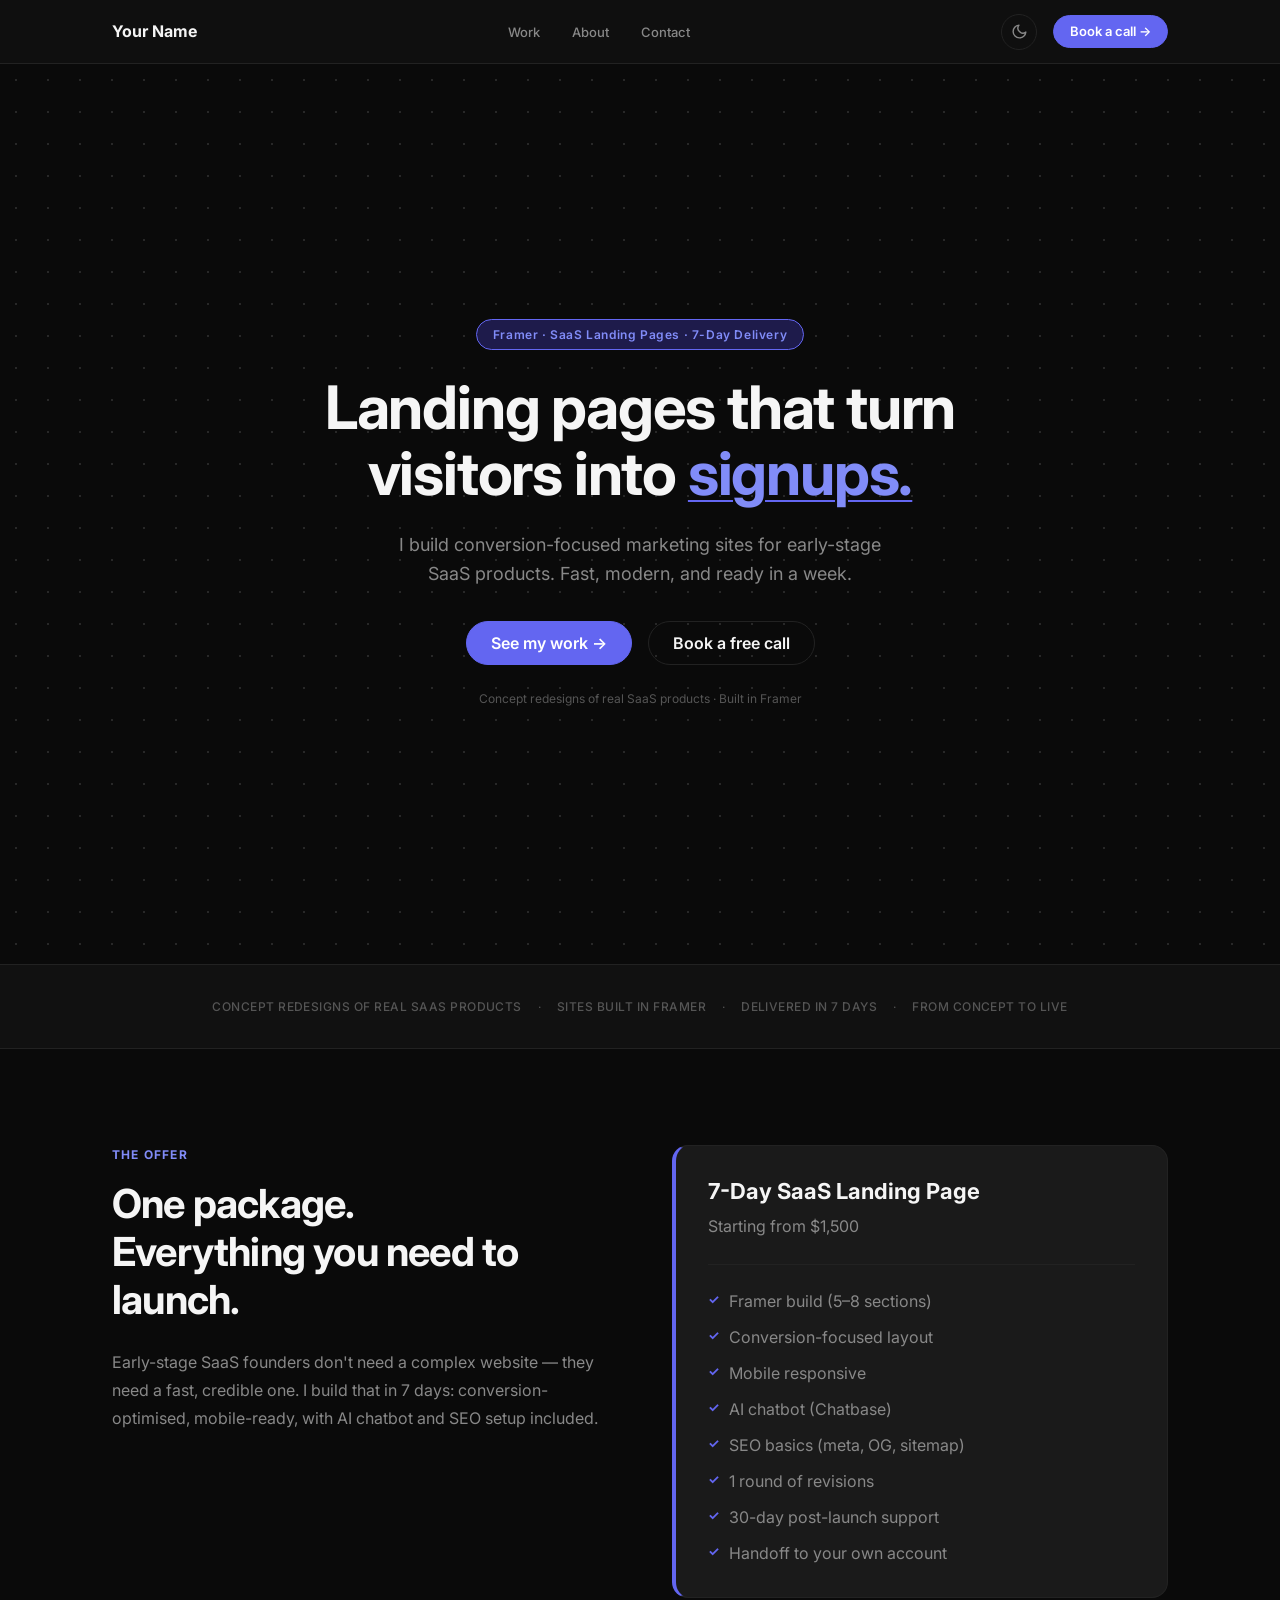
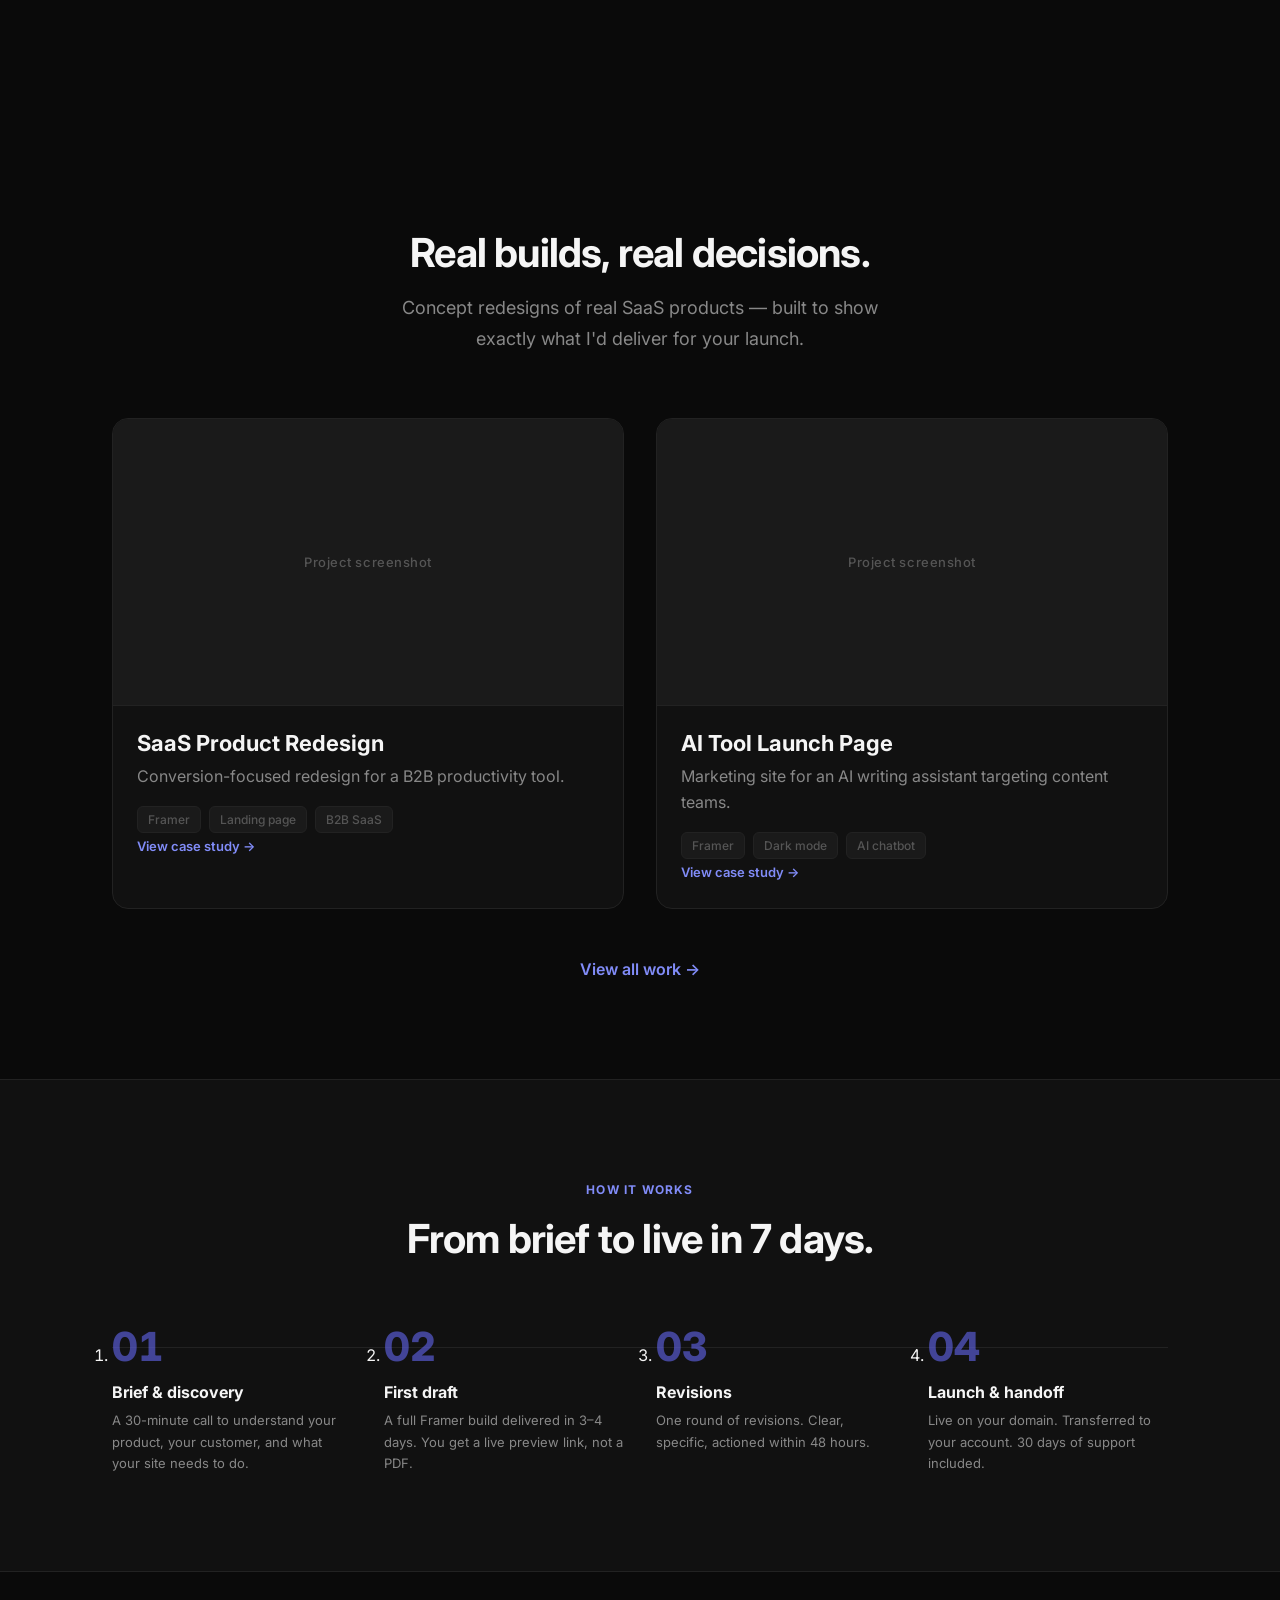
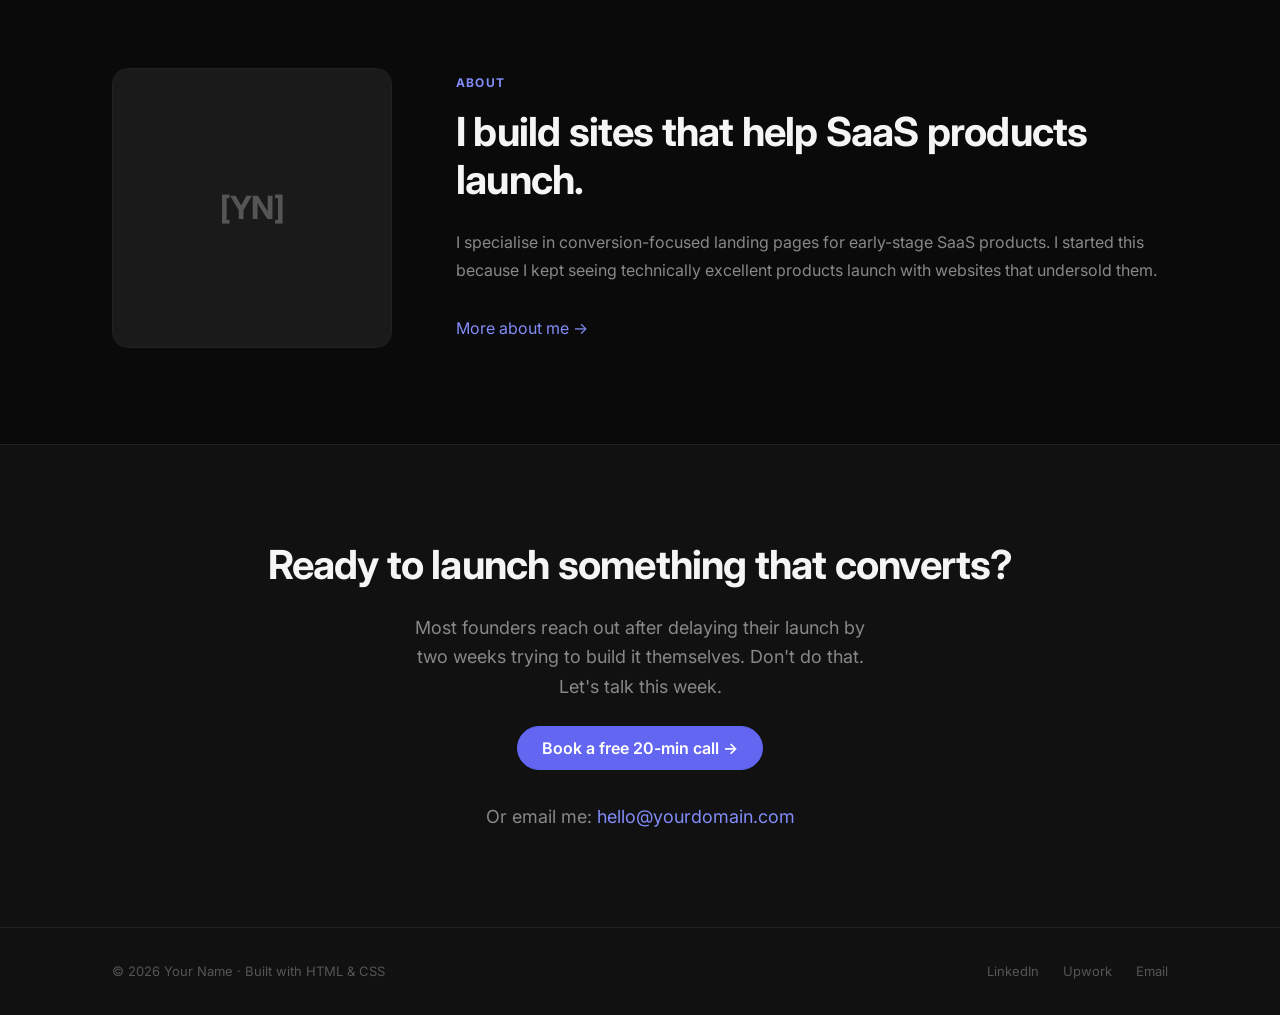
==== index.html @ 227f362b "Initial Commit" ====
<!DOCTYPE html>
<html lang="en">
<head>
  <meta charset="UTF-8">
  <meta name="viewport" content="width=device-width, initial-scale=1.0">

  <!-- REPLACE: Update title with your real name -->
  <title>Framer SaaS Landing Pages · Your Name</title>
  <meta name="description" content="I build conversion-focused Framer landing pages for early-stage SaaS products. Fast, modern, and ready in a week.">

  <!-- Open Graph -->
  <!-- REPLACE: Update og:url, og:title, og:description with real values -->
  <meta property="og:type"        content="website">
  <meta property="og:url"         content="https://yourdomain.com/">
  <meta property="og:title"       content="Framer SaaS Landing Pages · Your Name">
  <meta property="og:description" content="Conversion-focused Framer landing pages for early-stage SaaS. Delivered in 7 days.">
  <meta property="og:image"       content="https://yourdomain.com/images/og-image.png">
  <meta name="twitter:card"       content="summary_large_image">

  <!-- Favicon -->
  <link rel="icon" type="image/svg+xml" href="images/favicon.svg">

  <!-- Google Fonts: Inter -->
  <link rel="preconnect" href="https://fonts.googleapis.com">
  <link rel="preconnect" href="https://fonts.gstatic.com" crossorigin>
  <link href="https://fonts.googleapis.com/css2?family=Inter:wght@400;500;600;700;800&display=swap" rel="stylesheet">

  <!-- Stylesheets (order matters) -->
  <link rel="stylesheet" href="css/tokens.css">
  <link rel="stylesheet" href="css/global.css">
  <link rel="stylesheet" href="css/nav.css">
  <link rel="stylesheet" href="css/sections.css">

  <!-- Flash-of-wrong-theme prevention: apply saved theme before first paint -->
  <script>
    (function(){try{var t=localStorage.getItem('theme');if(t==='light')document.documentElement.setAttribute('data-theme','light');}catch(_){}}());
  </script>
</head>
<body>

  <!-- Skip navigation for keyboard users -->
  <a href="#main" class="skip-link">Skip to main content</a>

  <!-- ═══════════════════════════════════════════
       NAV
  ════════════════════════════════════════════ -->
  <nav class="nav" role="navigation" aria-label="Main navigation">
    <div class="nav__inner">
      <!-- REPLACE: "Your Name" with your real name -->
      <a href="index.html" class="nav__logo">Your Name</a>

      <ul class="nav__links" role="list">
        <li><a href="work.html">Work</a></li>
        <li><a href="about.html">About</a></li>
        <li><a href="contact.html">Contact</a></li>
      </ul>

      <div class="nav__actions">
        <button class="theme-toggle" aria-label="Switch to light mode" type="button">
          <!-- Sun (shown in light mode) -->
          <svg class="icon-sun" xmlns="http://www.w3.org/2000/svg" viewBox="0 0 24 24" fill="none" stroke="currentColor" stroke-width="2" stroke-linecap="round" stroke-linejoin="round" aria-hidden="true">
            <circle cx="12" cy="12" r="5"/>
            <line x1="12" y1="1" x2="12" y2="3"/><line x1="12" y1="21" x2="12" y2="23"/>
            <line x1="4.22" y1="4.22" x2="5.64" y2="5.64"/><line x1="18.36" y1="18.36" x2="19.78" y2="19.78"/>
            <line x1="1" y1="12" x2="3" y2="12"/><line x1="21" y1="12" x2="23" y2="12"/>
            <line x1="4.22" y1="19.78" x2="5.64" y2="18.36"/><line x1="18.36" y1="5.64" x2="19.78" y2="4.22"/>
          </svg>
          <!-- Moon (shown in dark mode) -->
          <svg class="icon-moon" xmlns="http://www.w3.org/2000/svg" viewBox="0 0 24 24" fill="none" stroke="currentColor" stroke-width="2" stroke-linecap="round" stroke-linejoin="round" aria-hidden="true">
            <path d="M21 12.79A9 9 0 1 1 11.21 3 7 7 0 0 0 21 12.79z"/>
          </svg>
        </button>

        <a href="contact.html" class="btn btn-primary btn-sm nav-cta">Book a call →</a>

        <button class="nav__hamburger" aria-label="Open menu" aria-expanded="false" type="button">
          <span></span>
          <span></span>
          <span></span>
        </button>
      </div>
    </div>
  </nav>

  <!-- Mobile overlay -->
  <div class="nav__overlay" role="dialog" aria-modal="true" aria-label="Navigation menu">
    <ul role="list">
      <li><a href="work.html">Work</a></li>
      <li><a href="about.html">About</a></li>
      <li><a href="contact.html">Contact</a></li>
    </ul>
    <a href="contact.html" class="btn btn-primary overlay-cta">Book a call →</a>
  </div>

  <!-- ═══════════════════════════════════════════
       MAIN CONTENT
  ════════════════════════════════════════════ -->
  <main id="main">

    <!-- ── HERO ── -->
    <section class="hero" aria-label="Hero">
      <div class="hero__inner">

        <span class="tag-pill fade-up">Framer · SaaS Landing Pages · 7-Day Delivery</span>

        <h1 class="hero__h1 fade-up">
          Landing pages that turn visitors into <span class="accent-word">signups.</span>
        </h1>

        <p class="hero__sub fade-up">
          I build conversion-focused marketing sites for early-stage SaaS products.
          Fast, modern, and ready in a week.
        </p>

        <div class="hero__buttons fade-up">
          <a href="work.html"    class="btn btn-primary">See my work →</a>
          <a href="contact.html" class="btn btn-secondary">Book a free call</a>
        </div>

        <p class="hero__disclaimer fade-up">
          Concept redesigns of real SaaS products · Built in Framer
        </p>

      </div>
    </section>

    <!-- ── PROOF STRIP ── -->
    <div class="proof-strip" role="list" aria-label="Key facts">
      <div class="proof-strip__inner">
        <span class="proof-strip__item" role="listitem">Concept redesigns of real SaaS products</span>
        <span class="proof-strip__sep" aria-hidden="true">·</span>
        <span class="proof-strip__item" role="listitem">Sites built in Framer</span>
        <span class="proof-strip__sep" aria-hidden="true">·</span>
        <span class="proof-strip__item" role="listitem">Delivered in 7 days</span>
        <span class="proof-strip__sep" aria-hidden="true">·</span>
        <span class="proof-strip__item" role="listitem">From concept to live</span>
      </div>
    </div>

    <!-- ── SERVICES ── -->
    <section class="services" aria-label="Services">
      <div class="container">
        <div class="services__grid">

          <!-- Left: copy -->
          <div class="services__left">
            <span class="label fade-up">The offer</span>
            <h2 class="fade-up">One package.<br>Everything you need to launch.</h2>
            <p class="fade-up">
              Early-stage SaaS founders don't need a complex website — they need a fast,
              credible one. I build that in 7 days: conversion-optimised, mobile-ready,
              with AI chatbot and SEO setup included.
            </p>
          </div>

          <!-- Right: offer card -->
          <div class="offer-card fade-up" role="region" aria-label="Service package">
            <h3 class="offer-card__title">7-Day SaaS Landing Page</h3>
            <p class="offer-card__price">Starting from $1,500
              <!-- REPLACE: Update pricing as needed -->
            </p>
            <ul class="offer-card__checklist" role="list">
              <li><span class="offer-card__check" aria-hidden="true">✓</span> Framer build (5–8 sections)</li>
              <li><span class="offer-card__check" aria-hidden="true">✓</span> Conversion-focused layout</li>
              <li><span class="offer-card__check" aria-hidden="true">✓</span> Mobile responsive</li>
              <li><span class="offer-card__check" aria-hidden="true">✓</span> AI chatbot (Chatbase)</li>
              <li><span class="offer-card__check" aria-hidden="true">✓</span> SEO basics (meta, OG, sitemap)</li>
              <li><span class="offer-card__check" aria-hidden="true">✓</span> 1 round of revisions</li>
              <li><span class="offer-card__check" aria-hidden="true">✓</span> 30-day post-launch support</li>
              <li><span class="offer-card__check" aria-hidden="true">✓</span> Handoff to your own account</li>
            </ul>
          </div>

        </div>
      </div>
    </section>

    <!-- ── WORK PREVIEW ── -->
    <section class="work-preview" aria-label="Selected work">
      <div class="container">

        <div class="section-header">
          <span class="label fade-up">Selected work</span>
          <h2 class="fade-up">Real builds, real decisions.</h2>
          <p class="fade-up">
            Concept redesigns of real SaaS products — built to show exactly what
            I'd deliver for your launch.
          </p>
        </div>

        <div class="projects-grid">

          <a href="work/project-one.html" class="project-card fade-up" aria-label="View SaaS Product Redesign case study">
            <div class="project-card__image" aria-hidden="true">
              <!-- REPLACE: Add real project screenshot here -->
              Project screenshot
            </div>
            <div class="project-card__body">
              <h3 class="project-card__title">SaaS Product Redesign</h3>
              <p class="project-card__desc">Conversion-focused redesign for a B2B productivity tool.</p>
              <div class="tags" aria-label="Tags">
                <span class="tag">Framer</span>
                <span class="tag">Landing page</span>
                <span class="tag">B2B SaaS</span>
              </div>
              <p class="project-card__link" aria-hidden="true">View case study →</p>
            </div>
          </a>

          <a href="work/project-two.html" class="project-card fade-up" aria-label="View AI Tool Launch Page case study">
            <div class="project-card__image" aria-hidden="true">
              <!-- REPLACE: Add real project screenshot here -->
              Project screenshot
            </div>
            <div class="project-card__body">
              <h3 class="project-card__title">AI Tool Launch Page</h3>
              <p class="project-card__desc">Marketing site for an AI writing assistant targeting content teams.</p>
              <div class="tags" aria-label="Tags">
                <span class="tag">Framer</span>
                <span class="tag">Dark mode</span>
                <span class="tag">AI chatbot</span>
              </div>
              <p class="project-card__link" aria-hidden="true">View case study →</p>
            </div>
          </a>

        </div>

        <div class="view-all">
          <a href="work.html">View all work →</a>
        </div>

      </div>
    </section>

    <!-- ── PROCESS ── -->
    <section class="process" aria-label="How it works">
      <div class="container">

        <div class="section-header">
          <span class="label fade-up">How it works</span>
          <h2 class="fade-up">From brief to live in 7 days.</h2>
        </div>

        <ol class="process__steps" role="list">

          <li class="process__step fade-up">
            <span class="process__step-num" aria-hidden="true">01</span>
            <h3 class="process__step-title">Brief &amp; discovery</h3>
            <p class="process__step-desc">
              A 30-minute call to understand your product, your customer, and what
              your site needs to do.
            </p>
          </li>

          <li class="process__step fade-up">
            <span class="process__step-num" aria-hidden="true">02</span>
            <h3 class="process__step-title">First draft</h3>
            <p class="process__step-desc">
              A full Framer build delivered in 3–4 days. You get a live preview
              link, not a PDF.
            </p>
          </li>

          <li class="process__step fade-up">
            <span class="process__step-num" aria-hidden="true">03</span>
            <h3 class="process__step-title">Revisions</h3>
            <p class="process__step-desc">
              One round of revisions. Clear, specific, actioned within 48 hours.
            </p>
          </li>

          <li class="process__step fade-up">
            <span class="process__step-num" aria-hidden="true">04</span>
            <h3 class="process__step-title">Launch &amp; handoff</h3>
            <p class="process__step-desc">
              Live on your domain. Transferred to your account. 30 days of support
              included.
            </p>
          </li>

        </ol>

      </div>
    </section>

    <!-- ── ABOUT SNIPPET ── -->
    <section class="about-snippet" aria-label="About me">
      <div class="container">
        <div class="about-snippet__grid">

          <div class="about-snippet__image fade-up" aria-hidden="true">
            <!-- REPLACE: Replace with a real photo <img> -->
            [YN]
          </div>

          <div class="about-snippet__text">
            <span class="label fade-up">About</span>
            <h2 class="fade-up">I build sites that help SaaS products launch.</h2>
            <p class="fade-up">
              I specialise in conversion-focused landing pages for early-stage SaaS
              products. I started this because I kept seeing technically excellent
              products launch with websites that undersold them.
              <!-- REPLACE: Add more about your background here -->
            </p>
            <a href="about.html" class="fade-up">More about me →</a>
          </div>

        </div>
      </div>
    </section>

    <!-- ── CLOSING CTA ── -->
    <section class="closing-cta" aria-label="Get in touch">
      <div class="container">
        <div class="closing-cta__inner">
          <h2 class="fade-up">Ready to launch something that converts?</h2>
          <p class="fade-up">
            Most founders reach out after delaying their launch by two weeks trying
            to build it themselves. Don't do that. Let's talk this week.
          </p>
          <a href="contact.html" class="btn btn-primary fade-up">Book a free 20-min call →</a>
          <p class="closing-cta__email fade-up">
            Or email me:
            <!-- REPLACE: hello@yourdomain.com with your real email -->
            <a href="mailto:hello@yourdomain.com">hello@yourdomain.com</a>
          </p>
        </div>
      </div>
    </section>

  </main>

  <!-- ═══════════════════════════════════════════
       FOOTER
  ════════════════════════════════════════════ -->
  <footer class="footer" role="contentinfo">
    <div class="footer__inner container">
      <!-- REPLACE: "Your Name" with your real name -->
      <p>© 2026 Your Name · Built with HTML &amp; CSS</p>
      <nav class="footer__links" aria-label="Footer links">
        <!-- REPLACE: Update all three href values with your real profile URLs -->
        <a href="https://linkedin.com/in/placeholder" target="_blank" rel="noopener noreferrer">LinkedIn</a>
        <a href="https://upwork.com/freelancers/placeholder" target="_blank" rel="noopener noreferrer">Upwork</a>
        <a href="mailto:hello@yourdomain.com">Email</a>
      </nav>
    </div>
  </footer>

  <!-- Scripts -->
  <script src="js/theme.js"></script>
  <script src="js/animations.js"></script>
  <script src="js/nav.js"></script>

</body>
</html>
---- css/tokens.css ----
/* =============================================================
   DESIGN TOKENS
   All colours and spacing values are defined here.
   Every other CSS file must reference these variables only —
   no hardcoded colour or spacing values elsewhere.
   ============================================================= */

:root {
  /* ── Colours: Dark mode (default) ── */
  --bg-base:     #0A0A0A;
  --bg-surface:  #111111;
  --bg-elevated: #1A1A1A;
  --border:      #222222;
  --text-1:      #F5F5F5;
  --text-2:      #888888;
  --text-3:      #555555;
  --accent:      #6366F1;
  --accent-light:#818CF8;
  --accent-bg:   #1E1B4B;

  /* ── Typography scale ── */
  --text-hero: clamp(38px, 5.5vw, 60px);
  --text-h2:   clamp(26px, 3.5vw, 40px);
  --text-h3:   22px;
  --text-lg:   18px;
  --text-base: 16px;
  --text-sm:   13px;
  --text-xs:   12px;

  /* ── 8px spacing grid ── */
  --s1:  8px;
  --s2:  16px;
  --s3:  24px;
  --s4:  32px;
  --s6:  48px;
  --s8:  64px;
  --s12: 96px;

  /* ── Layout ── */
  --max-width: 1120px;
  --nav-height: 64px;

  /* ── Border radius ── */
  --radius-sm:   6px;
  --radius-md:   12px;
  --radius-lg:   16px;
  --radius-pill: 100px;

  /* ── Nav background (surface at 85% opacity) ── */
  --nav-bg: rgba(17, 17, 17, 0.85);
}

/* ── Light mode overrides ── */
[data-theme="light"] {
  --bg-base:     #FFFFFF;
  --bg-surface:  #F7F7F8;
  --bg-elevated: #EFEFEF;
  --border:      #E2E2E2;
  --text-1:      #0A0A0A;
  --text-2:      #555555;
  --text-3:      #888888;
  --accent:      #4F46E5;
  --accent-light:#6366F1;
  --accent-bg:   #EEF2FF;

  --nav-bg: rgba(247, 247, 248, 0.85);
}
---- css/global.css ----
/* =============================================================
   GLOBAL STYLES
   Reset, base typography, layout helpers, shared components,
   buttons, fade-up animation, footer.
   ============================================================= */

/* ── Reset ── */
*, *::before, *::after {
  box-sizing: border-box;
  margin: 0;
  padding: 0;
}

html {
  scroll-behavior: smooth;
}

body {
  font-family: 'Inter', -apple-system, BlinkMacSystemFont, 'Segoe UI', sans-serif;
  background-color: var(--bg-base);
  color: var(--text-1);
  font-size: var(--text-base);
  line-height: 1.6;
  -webkit-font-smoothing: antialiased;
  -moz-osx-font-smoothing: grayscale;
  transition: background-color 300ms ease, color 300ms ease;
}

img, video {
  max-width: 100%;
  display: block;
}

/* ── Skip link (accessibility) ── */
.skip-link {
  position: absolute;
  left: -9999px;
  top: var(--s2);
  z-index: 9999;
  padding: var(--s1) var(--s2);
  background: var(--accent);
  color: #fff;
  font-size: var(--text-sm);
  font-weight: 600;
  border-radius: var(--radius-sm);
  text-decoration: none;
}

.skip-link:focus {
  left: var(--s2);
}

/* ── Layout ── */
.container {
  max-width: var(--max-width);
  margin: 0 auto;
  padding: 0 var(--s4);
}

@media (max-width: 768px) {
  .container { padding: 0 var(--s3); }
}

@media (max-width: 480px) {
  .container { padding: 0 var(--s2); }
}

/* ── Section padding ── */
section {
  padding: var(--s12) 0;
}

@media (max-width: 768px) {
  section { padding: var(--s8) 0; }
}

@media (max-width: 480px) {
  section { padding: var(--s6) 0; }
}

/* ── Typography ── */
h1, h2, h3, h4, h5, h6 {
  font-weight: 700;
  line-height: 1.2;
  color: var(--text-1);
}

p {
  color: var(--text-2);
  line-height: 1.7;
}

a {
  color: var(--accent-light);
  text-decoration: none;
  transition: opacity 200ms ease;
}

a:hover {
  opacity: 0.75;
}

a:focus-visible {
  outline: 2px solid var(--accent);
  outline-offset: 3px;
  border-radius: 2px;
}

/* ── Buttons ── */
.btn {
  display: inline-flex;
  align-items: center;
  gap: var(--s1);
  padding: 13px var(--s3);
  border-radius: var(--radius-pill);
  font-size: var(--text-base);
  font-weight: 600;
  font-family: inherit;
  cursor: pointer;
  border: 1.5px solid transparent;
  text-decoration: none;
  white-space: nowrap;
  transition: filter 200ms ease, transform 150ms ease,
              background-color 200ms ease, border-color 200ms ease,
              color 200ms ease, opacity 200ms ease;
  line-height: 1;
}

.btn:focus-visible {
  outline: 2px solid var(--accent);
  outline-offset: 3px;
}

.btn-primary {
  background: var(--accent);
  color: #fff;
  border-color: var(--accent);
}

.btn-primary:hover {
  filter: brightness(1.15);
  transform: translateY(-1px);
  opacity: 1;
}

.btn-secondary {
  background: transparent;
  color: var(--text-1);
  border-color: var(--border);
}

.btn-secondary:hover {
  border-color: var(--accent);
  color: var(--accent-light);
  opacity: 1;
}

.btn-sm {
  padding: 9px var(--s2);
  font-size: var(--text-sm);
}

/* ── Section label ── */
.label {
  display: inline-block;
  font-size: var(--text-xs);
  font-weight: 700;
  letter-spacing: 0.1em;
  text-transform: uppercase;
  color: var(--accent-light);
  margin-bottom: var(--s2);
}

/* ── Tag pill (hero badge) ── */
.tag-pill {
  display: inline-flex;
  align-items: center;
  padding: 5px var(--s2);
  background: var(--accent-bg);
  color: var(--accent-light);
  border-radius: var(--radius-pill);
  font-size: var(--text-xs);
  font-weight: 600;
  letter-spacing: 0.05em;
  border: 1px solid var(--accent);
}

/* ── Tag chips (on cards) ── */
.tags {
  display: flex;
  flex-wrap: wrap;
  gap: var(--s1);
  margin-top: var(--s2);
}

.tag {
  display: inline-block;
  padding: 3px 10px;
  background: var(--bg-elevated);
  color: var(--text-3);
  border-radius: var(--radius-sm);
  font-size: var(--text-xs);
  font-weight: 500;
  border: 1px solid var(--border);
}

/* ── Section header (centred) ── */
.section-header {
  text-align: center;
  margin-bottom: var(--s8);
}

.section-header h2 {
  font-size: var(--text-h2);
  letter-spacing: -0.02em;
  margin-bottom: var(--s2);
}

.section-header p {
  font-size: var(--text-lg);
  max-width: 540px;
  margin: 0 auto;
}

/* ── Project card ── */
.project-card {
  background: var(--bg-surface);
  border: 1px solid var(--border);
  border-radius: var(--radius-lg);
  overflow: hidden;
  text-decoration: none;
  display: block;
  transition: transform 200ms ease, border-color 200ms ease, box-shadow 200ms ease;
}

.project-card:hover {
  transform: scale(1.02);
  border-color: var(--accent);
  box-shadow: 0 8px 32px rgba(99, 102, 241, 0.12);
  opacity: 1;
}

.project-card:focus-visible {
  outline: 2px solid var(--accent);
  outline-offset: 3px;
}

.project-card__image {
  aspect-ratio: 16 / 9;
  background: var(--bg-elevated);
  display: flex;
  align-items: center;
  justify-content: center;
  color: var(--text-3);
  font-size: var(--text-sm);
  font-weight: 500;
  letter-spacing: 0.04em;
  border-bottom: 1px solid var(--border);
}

.project-card__body {
  padding: var(--s3);
}

.project-card__title {
  font-size: var(--text-h3);
  font-weight: 700;
  color: var(--text-1);
  margin-bottom: var(--s1);
}

.project-card__desc {
  font-size: var(--text-base);
  color: var(--text-2);
  line-height: 1.6;
  margin-bottom: var(--s2);
}

.project-card__link {
  font-size: var(--text-sm);
  font-weight: 600;
  color: var(--accent-light);
  display: inline-flex;
  align-items: center;
  gap: 4px;
  transition: gap 200ms ease;
}

.project-card:hover .project-card__link {
  gap: 8px;
}

/* ── Projects grid (2-col) ── */
.projects-grid {
  display: grid;
  grid-template-columns: repeat(2, 1fr);
  gap: var(--s4);
}

@media (max-width: 640px) {
  .projects-grid { grid-template-columns: 1fr; }
}

/* ── Fade-up animation ── */
.fade-up {
  opacity: 0;
  transform: translateY(20px);
  transition: opacity 400ms cubic-bezier(0.16, 1, 0.3, 1),
              transform 400ms cubic-bezier(0.16, 1, 0.3, 1);
}

.fade-up.is-visible {
  opacity: 1;
  transform: none;
}

.fade-up:nth-child(2) { transition-delay: 80ms; }
.fade-up:nth-child(3) { transition-delay: 160ms; }
.fade-up:nth-child(4) { transition-delay: 240ms; }

@media (prefers-reduced-motion: reduce) {
  .fade-up {
    opacity: 1;
    transform: none;
    transition: none;
  }
}

/* ── Footer ── */
.footer {
  border-top: 1px solid var(--border);
  background: var(--bg-surface);
  padding: var(--s4) 0;
}

.footer__inner {
  display: flex;
  align-items: center;
  justify-content: space-between;
  flex-wrap: wrap;
  gap: var(--s2);
}

.footer__inner p {
  font-size: var(--text-sm);
  color: var(--text-3);
}

.footer__links {
  display: flex;
  gap: var(--s3);
}

.footer__links a {
  font-size: var(--text-sm);
  color: var(--text-3);
  text-decoration: none;
  transition: color 200ms ease;
}

.footer__links a:hover {
  color: var(--accent-light);
  opacity: 1;
}

.footer__links a:focus-visible {
  outline: 2px solid var(--accent);
  outline-offset: 3px;
  border-radius: 2px;
}
---- css/nav.css ----
/* =============================================================
   NAV — Sticky, backdrop-blur navigation bar + mobile overlay
   ============================================================= */

.nav {
  position: sticky;
  top: 0;
  z-index: 100;
  height: var(--nav-height);
  background: var(--nav-bg);
  backdrop-filter: blur(14px);
  -webkit-backdrop-filter: blur(14px);
  border-bottom: 1px solid var(--border);
  transition: background-color 300ms ease, border-color 300ms ease;
}

.nav__inner {
  max-width: var(--max-width);
  margin: 0 auto;
  padding: 0 var(--s4);
  height: 100%;
  display: flex;
  align-items: center;
  justify-content: space-between;
  gap: var(--s4);
}

/* ── Logo / Name ── */
.nav__logo {
  font-weight: 700;
  font-size: var(--text-base);
  color: var(--text-1);
  text-decoration: none;
  flex-shrink: 0;
  transition: color 200ms ease;
}

.nav__logo:hover {
  color: var(--accent-light);
  opacity: 1;
}

.nav__logo:focus-visible {
  outline: 2px solid var(--accent);
  outline-offset: 3px;
  border-radius: 2px;
}

/* ── Desktop link list ── */
.nav__links {
  display: flex;
  align-items: center;
  gap: var(--s4);
  list-style: none;
  margin: 0;
  padding: 0;
}

.nav__links a {
  font-size: var(--text-sm);
  font-weight: 500;
  color: var(--text-2);
  text-decoration: none;
  transition: color 200ms ease;
}

.nav__links a:hover {
  color: var(--text-1);
  opacity: 1;
}

.nav__links a:focus-visible {
  outline: 2px solid var(--accent);
  outline-offset: 3px;
  border-radius: 2px;
}

/* ── Actions cluster ── */
.nav__actions {
  display: flex;
  align-items: center;
  gap: var(--s1);
  flex-shrink: 0;
}

/* ── Theme toggle button ── */
.theme-toggle {
  width: 36px;
  height: 36px;
  border-radius: 50%;
  border: 1px solid var(--border);
  background: transparent;
  cursor: pointer;
  display: flex;
  align-items: center;
  justify-content: center;
  color: var(--text-2);
  transition: background-color 200ms ease, border-color 200ms ease, color 200ms ease;
  flex-shrink: 0;
}

.theme-toggle:hover {
  background: var(--bg-elevated);
  border-color: var(--accent);
  color: var(--accent-light);
}

.theme-toggle:focus-visible {
  outline: 2px solid var(--accent);
  outline-offset: 3px;
}

/* Icon visibility: show moon in dark mode, sun in light mode */
.theme-toggle .icon-sun  { display: none;  }
.theme-toggle .icon-moon { display: block; }

[data-theme="light"] .theme-toggle .icon-sun  { display: block; }
[data-theme="light"] .theme-toggle .icon-moon { display: none;  }

.theme-toggle svg {
  width: 17px;
  height: 17px;
  pointer-events: none;
}

/* ── Nav CTA (book a call pill) ── */
.nav-cta {
  margin-left: var(--s1);
}

/* ── Hamburger button (mobile) ── */
.nav__hamburger {
  display: none;
  flex-direction: column;
  justify-content: center;
  gap: 5px;
  width: 36px;
  height: 36px;
  background: transparent;
  border: 1px solid var(--border);
  border-radius: var(--radius-sm);
  cursor: pointer;
  padding: 9px 8px;
  transition: border-color 200ms ease;
}

.nav__hamburger:focus-visible {
  outline: 2px solid var(--accent);
  outline-offset: 3px;
}

.nav__hamburger span {
  display: block;
  width: 100%;
  height: 1.5px;
  background: var(--text-1);
  border-radius: 2px;
  transition: transform 300ms cubic-bezier(0.16, 1, 0.3, 1),
              opacity 200ms ease;
}

.nav__hamburger.is-open span:nth-child(1) {
  transform: translateY(6.5px) rotate(45deg);
}
.nav__hamburger.is-open span:nth-child(2) {
  opacity: 0;
}
.nav__hamburger.is-open span:nth-child(3) {
  transform: translateY(-6.5px) rotate(-45deg);
}

/* ── Mobile full-screen overlay ── */
.nav__overlay {
  position: fixed;
  inset: 0;
  background: var(--bg-base);
  z-index: 99;
  display: flex;
  flex-direction: column;
  align-items: center;
  justify-content: center;
  gap: var(--s4);
  opacity: 0;
  visibility: hidden;
  pointer-events: none;
  transition: opacity 280ms ease, visibility 280ms ease;
}

.nav__overlay.is-open {
  opacity: 1;
  visibility: visible;
  pointer-events: auto;
}

.nav__overlay ul {
  list-style: none;
  display: flex;
  flex-direction: column;
  align-items: center;
  gap: var(--s3);
  padding: 0;
  margin: 0;
}

.nav__overlay ul a {
  font-size: var(--text-h3);
  font-weight: 700;
  color: var(--text-1);
  text-decoration: none;
  transition: color 200ms ease;
}

.nav__overlay ul a:hover {
  color: var(--accent-light);
  opacity: 1;
}

.nav__overlay ul a:focus-visible {
  outline: 2px solid var(--accent);
  outline-offset: 3px;
  border-radius: 2px;
}

.nav__overlay .overlay-cta {
  margin-top: var(--s2);
}

/* ── Mobile breakpoint ── */
@media (max-width: 768px) {
  .nav__links,
  .nav-cta {
    display: none;
  }

  .nav__hamburger {
    display: flex;
  }
}

@media (max-width: 480px) {
  .nav__inner {
    padding: 0 var(--s2);
  }
}
---- css/sections.css ----
/* =============================================================
   SECTIONS — index.html specific section styles
   Hero · Proof strip · Services · Work preview · Process
   About snippet · Closing CTA
   ============================================================= */

/* ─────────────────────────────────────────────────────────────
   HERO
   ───────────────────────────────────────────────────────────── */
.hero {
  min-height: 100vh;
  display: flex;
  align-items: center;
  justify-content: center;
  text-align: center;
  position: relative;
  overflow: hidden;
}

/* Dot-grid background overlay */
.hero::before {
  content: '';
  position: absolute;
  inset: 0;
  background-image: radial-gradient(circle, var(--text-3) 1px, transparent 1px);
  background-size: 32px 32px;
  opacity: 0.4;
  pointer-events: none;
}

.hero__inner {
  position: relative;
  z-index: 1;
  max-width: 740px;
  padding: var(--s12) var(--s4);
  display: flex;
  flex-direction: column;
  align-items: center;
  gap: var(--s3);
}

.hero__h1 {
  font-size: var(--text-hero);
  letter-spacing: -0.02em;
  line-height: 1.1;
  color: var(--text-1);
  margin: 0;
}

.hero__h1 .accent-word {
  color: var(--accent-light);
  text-decoration: underline;
  text-decoration-color: var(--accent);
  text-underline-offset: 5px;
  text-decoration-thickness: 2px;
}

.hero__sub {
  font-size: var(--text-lg);
  color: var(--text-2);
  max-width: 500px;
  line-height: 1.65;
}

.hero__buttons {
  display: flex;
  gap: var(--s2);
  flex-wrap: wrap;
  justify-content: center;
  margin-top: var(--s1);
}

.hero__disclaimer {
  font-size: var(--text-xs);
  color: var(--text-3);
  margin-top: 0;
}

/* ─────────────────────────────────────────────────────────────
   PROOF STRIP
   ───────────────────────────────────────────────────────────── */
.proof-strip {
  padding: var(--s4) 0;
  background: var(--bg-surface);
  border-top: 1px solid var(--border);
  border-bottom: 1px solid var(--border);
}

.proof-strip__inner {
  display: flex;
  align-items: center;
  justify-content: center;
  flex-wrap: wrap;
  gap: var(--s1) var(--s2);
  text-align: center;
  max-width: var(--max-width);
  margin: 0 auto;
  padding: 0 var(--s4);
}

.proof-strip__item {
  font-size: var(--text-xs);
  color: var(--text-3);
  letter-spacing: 0.04em;
  text-transform: uppercase;
  font-weight: 500;
}

.proof-strip__sep {
  color: var(--text-3);
  font-size: var(--text-xs);
  user-select: none;
}

@media (max-width: 480px) {
  .proof-strip__sep { display: none; }
  .proof-strip__item { width: 100%; text-align: center; }
}

/* ─────────────────────────────────────────────────────────────
   SERVICES
   ───────────────────────────────────────────────────────────── */
.services__grid {
  display: grid;
  grid-template-columns: 1fr 1fr;
  gap: var(--s8);
  align-items: start;
}

.services__left .label {
  display: block;
}

.services__left h2 {
  font-size: var(--text-h2);
  letter-spacing: -0.02em;
  margin-bottom: var(--s3);
  line-height: 1.2;
}

.services__left p {
  font-size: var(--text-base);
  color: var(--text-2);
  line-height: 1.75;
}

/* Offer card */
.offer-card {
  background: var(--bg-elevated);
  border: 1px solid var(--border);
  border-left: 4px solid var(--accent);
  border-radius: var(--radius-lg);
  padding: var(--s4);
}

.offer-card__title {
  font-size: var(--text-h3);
  font-weight: 700;
  color: var(--text-1);
  margin-bottom: var(--s1);
}

.offer-card__price {
  font-size: var(--text-base);
  color: var(--text-2);
  margin-bottom: var(--s3);
  padding-bottom: var(--s3);
  border-bottom: 1px solid var(--border);
}

.offer-card__checklist {
  list-style: none;
  display: flex;
  flex-direction: column;
  gap: 12px;
}

.offer-card__checklist li {
  display: flex;
  align-items: flex-start;
  gap: 10px;
  font-size: var(--text-base);
  color: var(--text-2);
  line-height: 1.5;
}

.offer-card__check {
  color: var(--accent);
  font-weight: 700;
  flex-shrink: 0;
  margin-top: 1px;
  font-size: var(--text-sm);
}

@media (max-width: 768px) {
  .services__grid {
    grid-template-columns: 1fr;
    gap: var(--s6);
  }
}

/* ─────────────────────────────────────────────────────────────
   WORK PREVIEW
   ───────────────────────────────────────────────────────────── */
.work-preview .view-all {
  text-align: center;
  margin-top: var(--s6);
}

.work-preview .view-all a {
  font-size: var(--text-base);
  font-weight: 600;
  color: var(--accent-light);
  text-decoration: none;
  transition: opacity 200ms ease;
}

.work-preview .view-all a:hover {
  opacity: 0.7;
}

/* ─────────────────────────────────────────────────────────────
   PROCESS
   ───────────────────────────────────────────────────────────── */
.process {
  background: var(--bg-surface);
  border-top: 1px solid var(--border);
  border-bottom: 1px solid var(--border);
}

.process__steps {
  display: grid;
  grid-template-columns: repeat(4, 1fr);
  gap: var(--s4);
  position: relative;
}

/* Horizontal connecting line */
.process__steps::before {
  content: '';
  position: absolute;
  top: 20px;
  left: 0;
  right: 0;
  height: 1px;
  background: var(--border);
  z-index: 0;
}

.process__step {
  position: relative;
  z-index: 1;
}

.process__step-num {
  font-size: 40px;
  font-weight: 800;
  color: var(--accent);
  opacity: 0.6;
  line-height: 1;
  margin-bottom: var(--s2);
  font-variant-numeric: tabular-nums;
  display: block;
}

.process__step-title {
  font-size: var(--text-base);
  font-weight: 700;
  color: var(--text-1);
  margin-bottom: var(--s1);
}

.process__step-desc {
  font-size: var(--text-sm);
  color: var(--text-2);
  line-height: 1.65;
}

@media (max-width: 768px) {
  .process__steps {
    grid-template-columns: 1fr;
    gap: var(--s4);
  }

  .process__steps::before {
    display: none;
  }

  .process__step {
    display: grid;
    grid-template-columns: 56px 1fr;
    column-gap: var(--s2);
    align-items: start;
  }

  .process__step-num {
    font-size: 28px;
    margin-bottom: 0;
    padding-top: 3px;
    grid-row: 1 / 3;
  }

  .process__step-title {
    grid-column: 2;
  }

  .process__step-desc {
    grid-column: 2;
  }
}

/* ─────────────────────────────────────────────────────────────
   ABOUT SNIPPET
   ───────────────────────────────────────────────────────────── */
.about-snippet__grid {
  display: grid;
  grid-template-columns: auto 1fr;
  gap: var(--s8);
  align-items: center;
}

.about-snippet__image {
  width: 280px;
  aspect-ratio: 1;
  background: var(--bg-elevated);
  border-radius: var(--radius-lg);
  display: flex;
  align-items: center;
  justify-content: center;
  color: var(--text-3);
  font-size: 32px;
  font-weight: 700;
  letter-spacing: -0.02em;
  flex-shrink: 0;
  border: 1px solid var(--border);
}

.about-snippet__text .label {
  display: block;
}

.about-snippet__text h2 {
  font-size: var(--text-h2);
  letter-spacing: -0.02em;
  margin-bottom: var(--s3);
  line-height: 1.2;
}

.about-snippet__text p {
  font-size: var(--text-base);
  color: var(--text-2);
  line-height: 1.75;
  margin-bottom: var(--s4);
}

@media (max-width: 768px) {
  .about-snippet__grid {
    grid-template-columns: 1fr;
    gap: var(--s4);
  }

  .about-snippet__image {
    width: 200px;
    font-size: 24px;
  }
}

/* ─────────────────────────────────────────────────────────────
   CLOSING CTA
   ───────────────────────────────────────────────────────────── */
.closing-cta {
  background: var(--bg-surface);
  border-top: 1px solid var(--border);
  text-align: center;
}

.closing-cta__inner {
  display: flex;
  flex-direction: column;
  align-items: center;
  gap: var(--s3);
}

.closing-cta h2 {
  font-size: var(--text-h2);
  letter-spacing: -0.02em;
  line-height: 1.2;
}

.closing-cta p {
  font-size: var(--text-lg);
  color: var(--text-2);
  max-width: 480px;
  line-height: 1.65;
}

.closing-cta__email {
  font-size: var(--text-sm);
  color: var(--text-3);
  margin-top: var(--s1);
}

.closing-cta__email a {
  color: var(--accent-light);
}
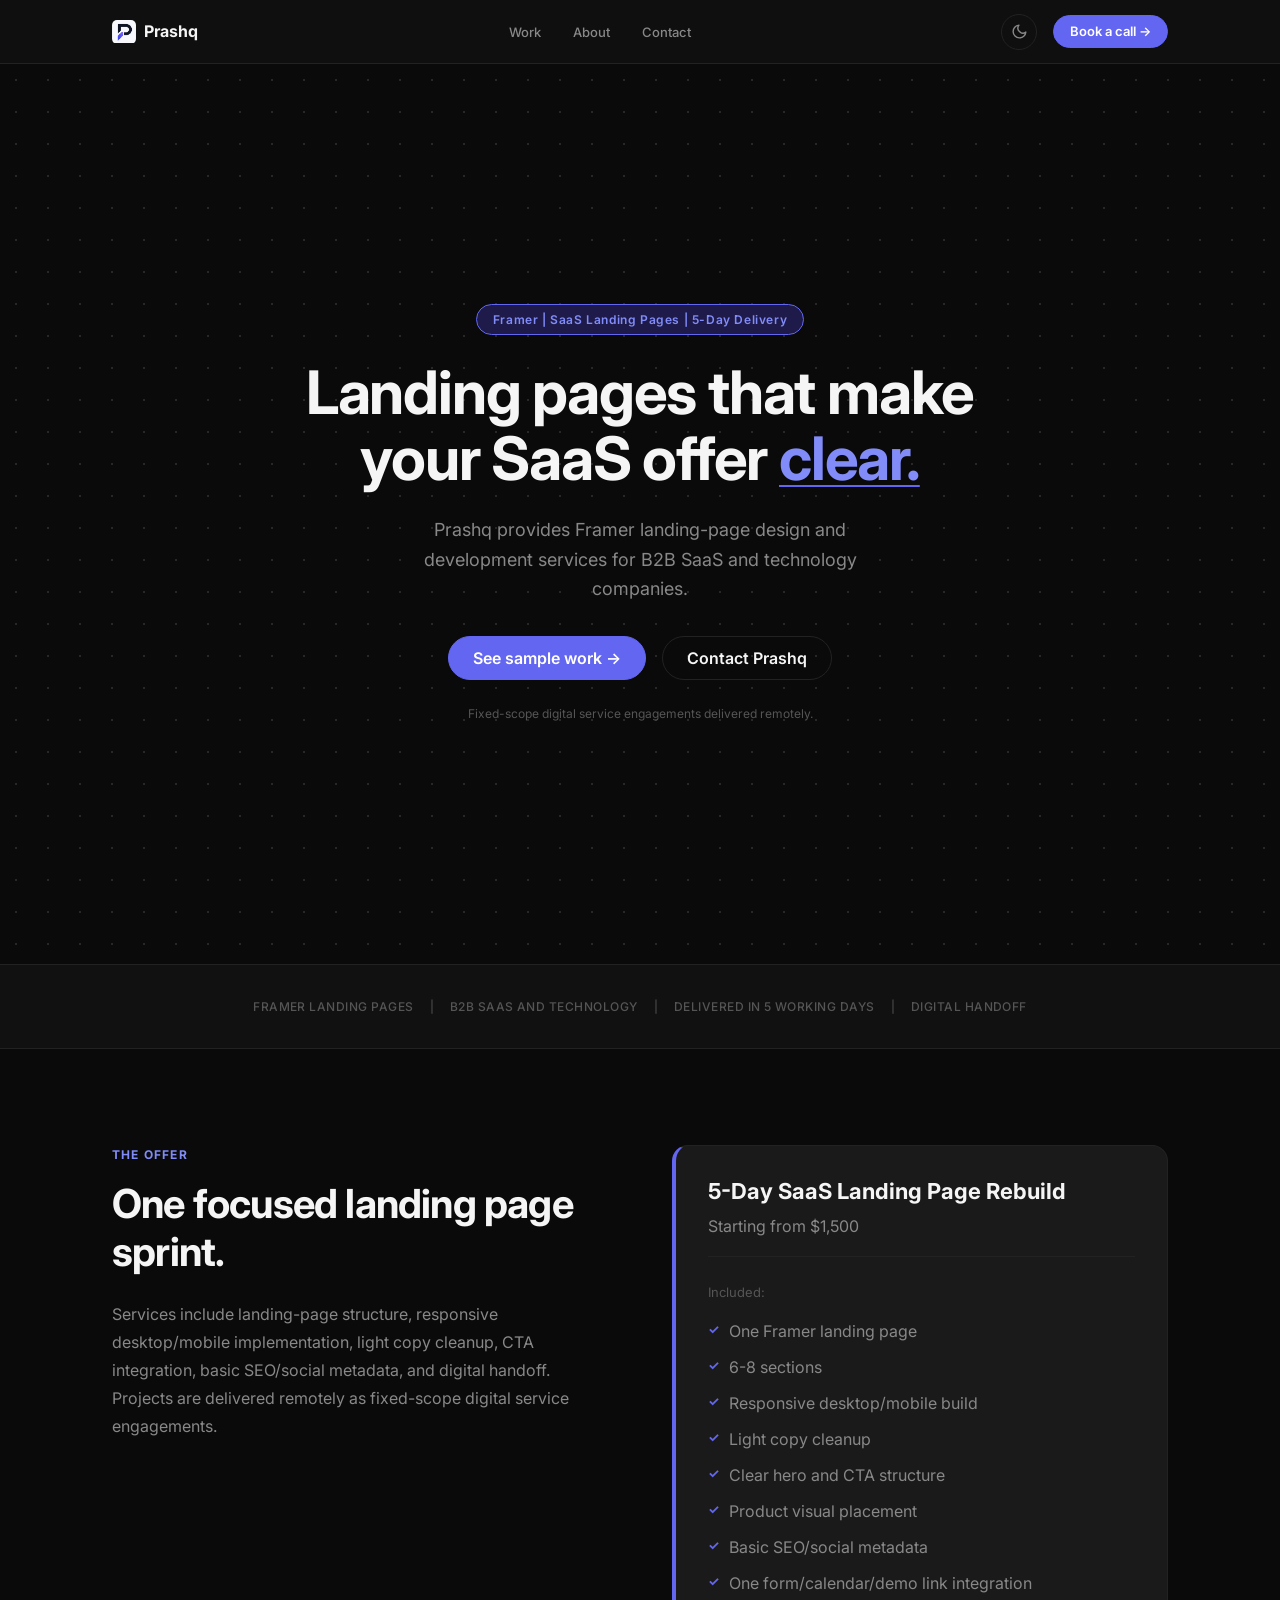
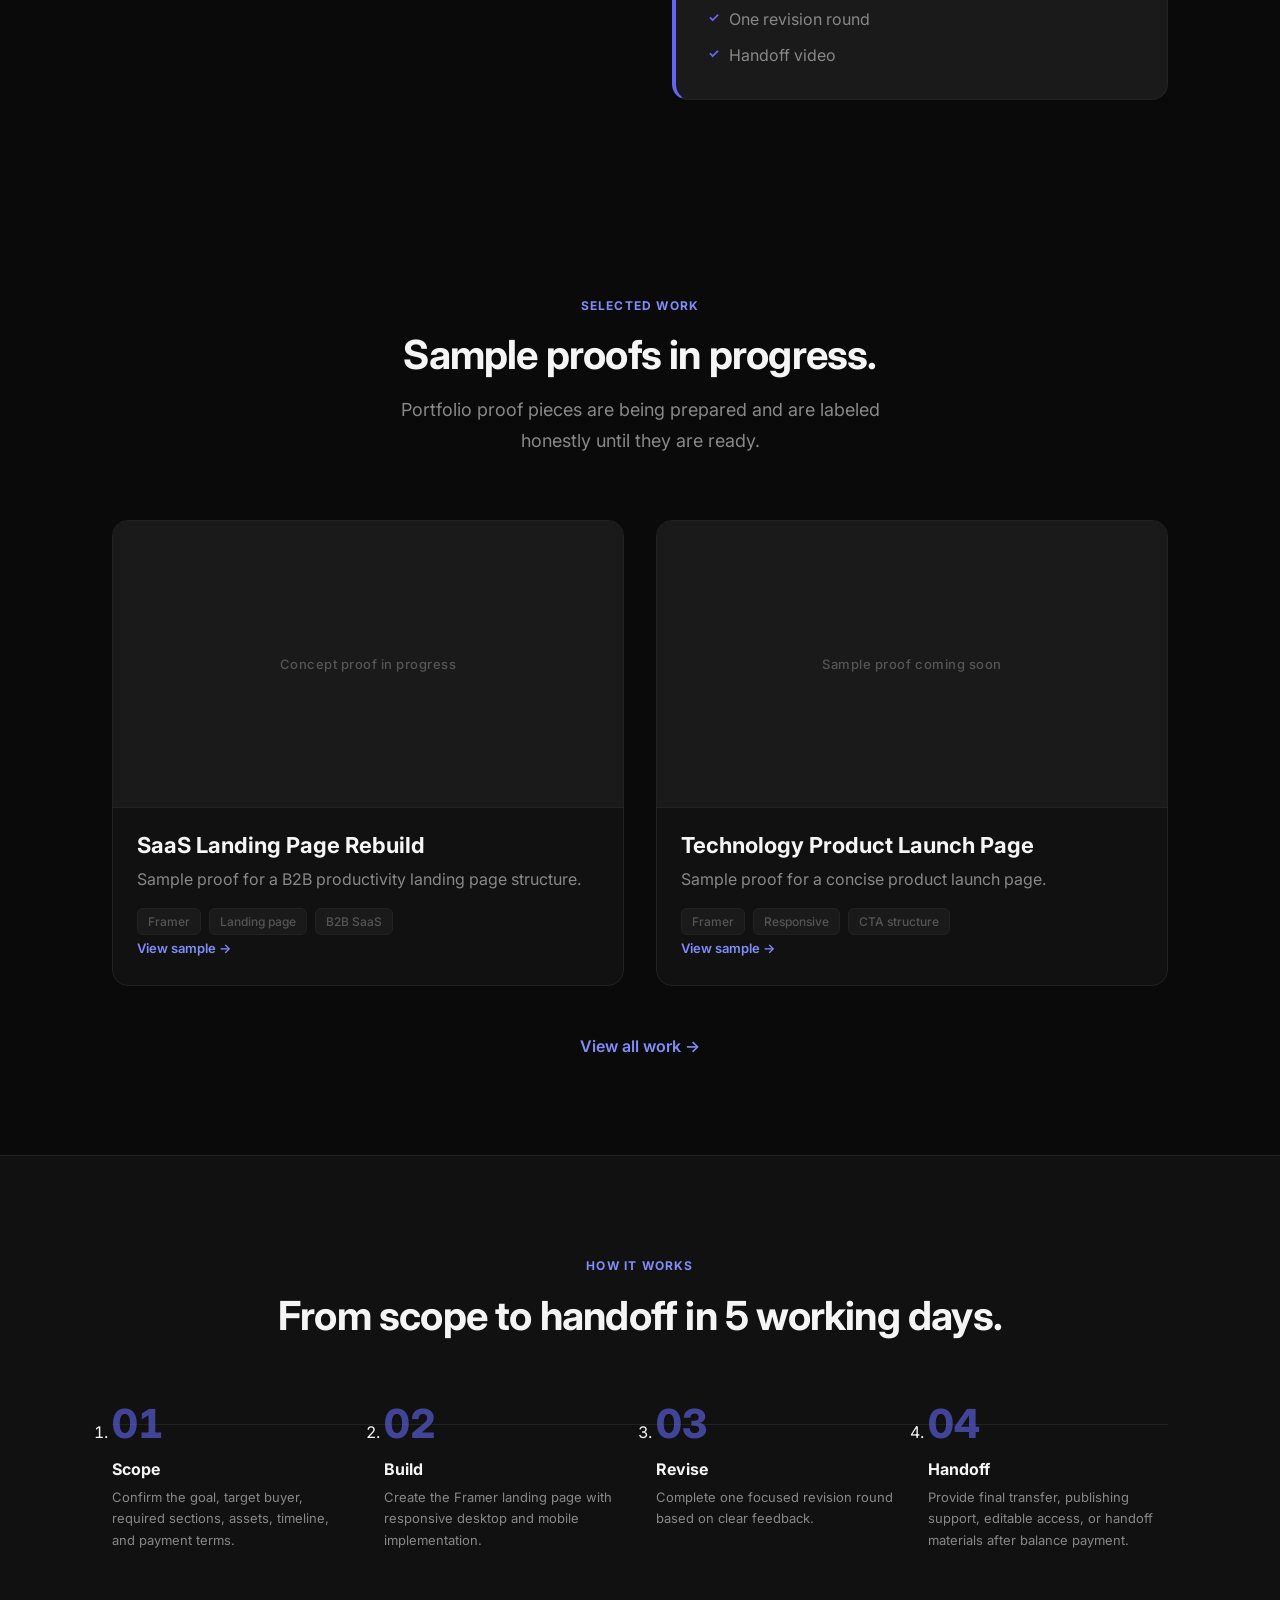
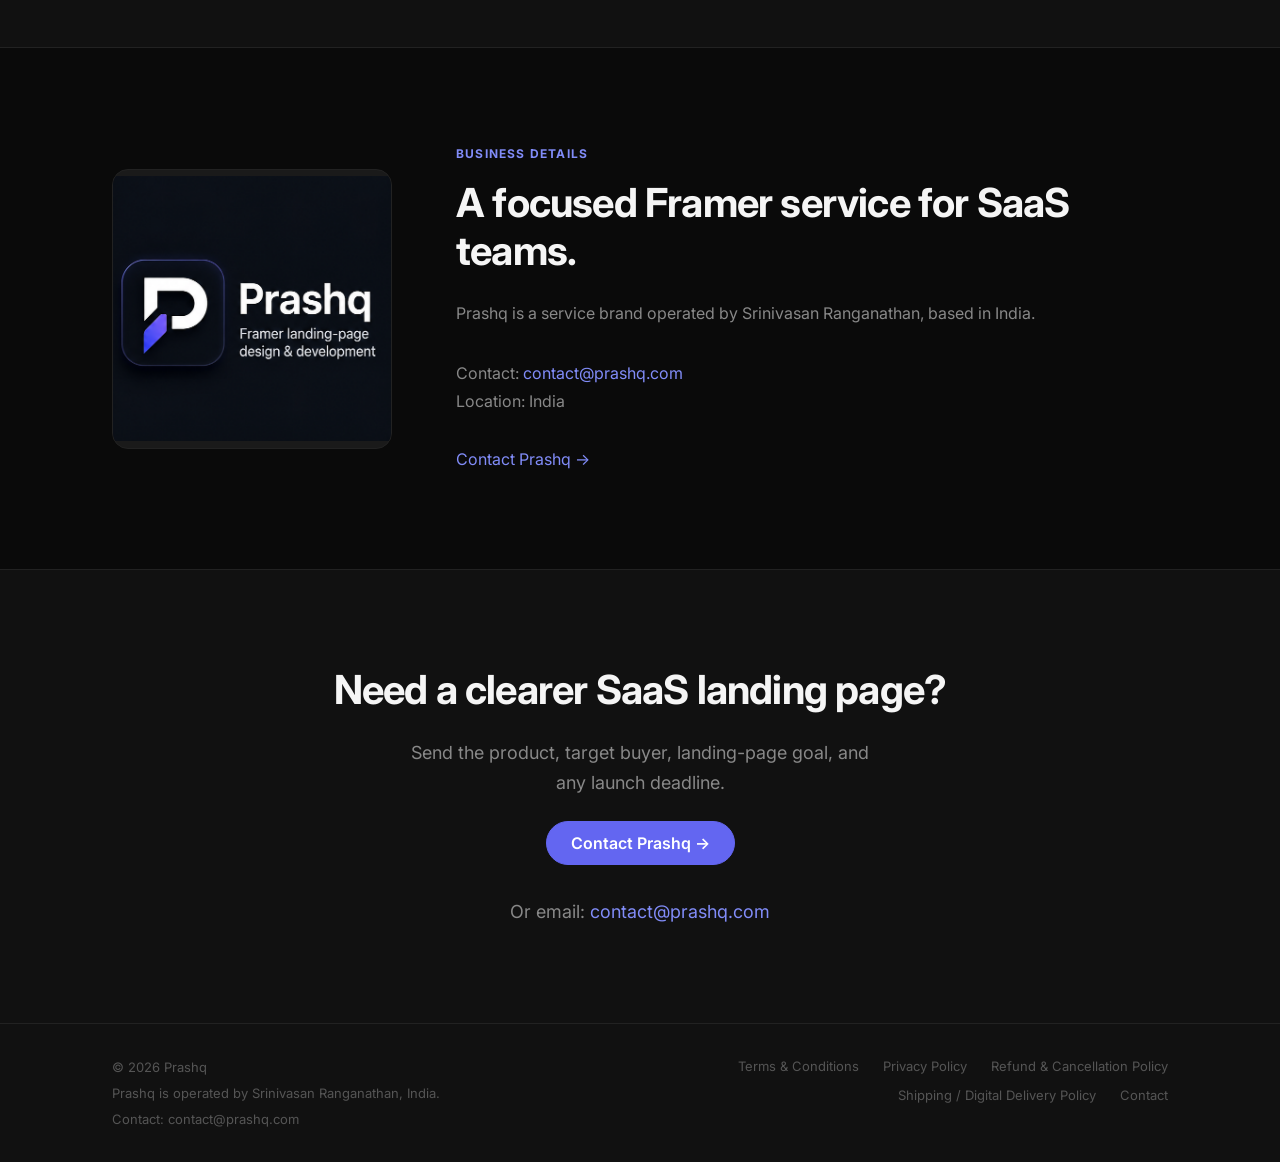
==== commit 1b1ce639: "Prepare Prashq website for Razorpay review" ====
--- a/index.html
+++ b/index.html
@@ -4,60 +4,48 @@
   <meta charset="UTF-8">
   <meta name="viewport" content="width=device-width, initial-scale=1.0">
 
-  <!-- REPLACE: Update title with your real name -->
-  <title>Framer SaaS Landing Pages · Your Name</title>
-  <meta name="description" content="I build conversion-focused Framer landing pages for early-stage SaaS products. Fast, modern, and ready in a week.">
-
-  <!-- Open Graph -->
-  <!-- REPLACE: Update og:url, og:title, og:description with real values -->
-  <meta property="og:type"        content="website">
-  <meta property="og:url"         content="https://yourdomain.com/">
-  <meta property="og:title"       content="Framer SaaS Landing Pages · Your Name">
-  <meta property="og:description" content="Conversion-focused Framer landing pages for early-stage SaaS. Delivered in 7 days.">
-  <meta property="og:image"       content="https://yourdomain.com/images/og-image.png">
-  <meta name="twitter:card"       content="summary_large_image">
-
-  <!-- Favicon -->
-  <link rel="icon" type="image/svg+xml" href="images/favicon.svg">
-
-  <!-- Google Fonts: Inter -->
+  <title>Prashq &mdash; Framer Landing Page Design and Development</title>
+  <meta name="description" content="Prashq provides Framer landing-page design and development services for B2B SaaS and technology companies.">
+
+  <meta property="og:type" content="website">
+  <meta property="og:url" content="https://prashq.com/">
+  <meta property="og:title" content="Prashq | Framer SaaS Landing Pages">
+  <meta property="og:description" content="Framer landing-page design and development services for B2B SaaS and technology companies.">
+  <meta property="og:image" content="https://prashq.com/images/logo.png">
+  <meta name="twitter:card" content="summary_large_image">
+
+  <link rel="icon" type="image/png" href="images/logo.png">
   <link rel="preconnect" href="https://fonts.googleapis.com">
   <link rel="preconnect" href="https://fonts.gstatic.com" crossorigin>
   <link href="https://fonts.googleapis.com/css2?family=Inter:wght@400;500;600;700;800&display=swap" rel="stylesheet">
 
-  <!-- Stylesheets (order matters) -->
   <link rel="stylesheet" href="css/tokens.css">
   <link rel="stylesheet" href="css/global.css">
   <link rel="stylesheet" href="css/nav.css">
   <link rel="stylesheet" href="css/sections.css">
 
-  <!-- Flash-of-wrong-theme prevention: apply saved theme before first paint -->
   <script>
     (function(){try{var t=localStorage.getItem('theme');if(t==='light')document.documentElement.setAttribute('data-theme','light');}catch(_){}}());
   </script>
 </head>
 <body>
-
-  <!-- Skip navigation for keyboard users -->
   <a href="#main" class="skip-link">Skip to main content</a>
 
-  <!-- ═══════════════════════════════════════════
-       NAV
-  ════════════════════════════════════════════ -->
   <nav class="nav" role="navigation" aria-label="Main navigation">
     <div class="nav__inner">
-      <!-- REPLACE: "Your Name" with your real name -->
-      <a href="index.html" class="nav__logo">Your Name</a>
+      <a href="/index.html" class="nav__logo">
+        <img src="images/logo.png" alt="Prashq logo" class="nav__logo-img">
+        <span>Prashq</span>
+      </a>
 
       <ul class="nav__links" role="list">
-        <li><a href="work.html">Work</a></li>
-        <li><a href="about.html">About</a></li>
-        <li><a href="contact.html">Contact</a></li>
+        <li><a href="/work.html">Work</a></li>
+        <li><a href="/about.html">About</a></li>
+        <li><a href="/contact.html">Contact</a></li>
       </ul>
 
       <div class="nav__actions">
         <button class="theme-toggle" aria-label="Switch to light mode" type="button">
-          <!-- Sun (shown in light mode) -->
           <svg class="icon-sun" xmlns="http://www.w3.org/2000/svg" viewBox="0 0 24 24" fill="none" stroke="currentColor" stroke-width="2" stroke-linecap="round" stroke-linejoin="round" aria-hidden="true">
             <circle cx="12" cy="12" r="5"/>
             <line x1="12" y1="1" x2="12" y2="3"/><line x1="12" y1="21" x2="12" y2="23"/>
@@ -65,292 +53,230 @@
             <line x1="1" y1="12" x2="3" y2="12"/><line x1="21" y1="12" x2="23" y2="12"/>
             <line x1="4.22" y1="19.78" x2="5.64" y2="18.36"/><line x1="18.36" y1="5.64" x2="19.78" y2="4.22"/>
           </svg>
-          <!-- Moon (shown in dark mode) -->
           <svg class="icon-moon" xmlns="http://www.w3.org/2000/svg" viewBox="0 0 24 24" fill="none" stroke="currentColor" stroke-width="2" stroke-linecap="round" stroke-linejoin="round" aria-hidden="true">
             <path d="M21 12.79A9 9 0 1 1 11.21 3 7 7 0 0 0 21 12.79z"/>
           </svg>
         </button>
-
-        <a href="contact.html" class="btn btn-primary btn-sm nav-cta">Book a call →</a>
-
+        <a href="/contact.html" class="btn btn-primary btn-sm nav-cta">Book a call &rarr;</a>
         <button class="nav__hamburger" aria-label="Open menu" aria-expanded="false" type="button">
-          <span></span>
-          <span></span>
-          <span></span>
+          <span></span><span></span><span></span>
         </button>
       </div>
     </div>
   </nav>
 
-  <!-- Mobile overlay -->
   <div class="nav__overlay" role="dialog" aria-modal="true" aria-label="Navigation menu">
     <ul role="list">
-      <li><a href="work.html">Work</a></li>
-      <li><a href="about.html">About</a></li>
-      <li><a href="contact.html">Contact</a></li>
+      <li><a href="/work.html">Work</a></li>
+      <li><a href="/about.html">About</a></li>
+      <li><a href="/contact.html">Contact</a></li>
     </ul>
-    <a href="contact.html" class="btn btn-primary overlay-cta">Book a call →</a>
+    <a href="/contact.html" class="btn btn-primary overlay-cta">Book a call &rarr;</a>
   </div>
 
-  <!-- ═══════════════════════════════════════════
-       MAIN CONTENT
-  ════════════════════════════════════════════ -->
   <main id="main">
-
-    <!-- ── HERO ── -->
     <section class="hero" aria-label="Hero">
       <div class="hero__inner">
-
-        <span class="tag-pill fade-up">Framer · SaaS Landing Pages · 7-Day Delivery</span>
-
+        <span class="tag-pill fade-up">Framer | SaaS Landing Pages | 5-Day Delivery</span>
         <h1 class="hero__h1 fade-up">
-          Landing pages that turn visitors into <span class="accent-word">signups.</span>
+          Landing pages that make your SaaS offer <span class="accent-word">clear.</span>
         </h1>
-
         <p class="hero__sub fade-up">
-          I build conversion-focused marketing sites for early-stage SaaS products.
-          Fast, modern, and ready in a week.
+          Prashq provides Framer landing-page design and development services for B2B SaaS and technology companies.
         </p>
-
         <div class="hero__buttons fade-up">
-          <a href="work.html"    class="btn btn-primary">See my work →</a>
-          <a href="contact.html" class="btn btn-secondary">Book a free call</a>
-        </div>
-
+          <a href="/work.html" class="btn btn-primary">See sample work &rarr;</a>
+          <a href="/contact.html" class="btn btn-secondary">Contact Prashq</a>
+        </div>
         <p class="hero__disclaimer fade-up">
-          Concept redesigns of real SaaS products · Built in Framer
+          Fixed-scope digital service engagements delivered remotely.
         </p>
-
-      </div>
-    </section>
-
-    <!-- ── PROOF STRIP ── -->
+      </div>
+    </section>
+
     <div class="proof-strip" role="list" aria-label="Key facts">
       <div class="proof-strip__inner">
-        <span class="proof-strip__item" role="listitem">Concept redesigns of real SaaS products</span>
-        <span class="proof-strip__sep" aria-hidden="true">·</span>
-        <span class="proof-strip__item" role="listitem">Sites built in Framer</span>
-        <span class="proof-strip__sep" aria-hidden="true">·</span>
-        <span class="proof-strip__item" role="listitem">Delivered in 7 days</span>
-        <span class="proof-strip__sep" aria-hidden="true">·</span>
-        <span class="proof-strip__item" role="listitem">From concept to live</span>
+        <span class="proof-strip__item" role="listitem">Framer landing pages</span>
+        <span class="proof-strip__sep" aria-hidden="true">|</span>
+        <span class="proof-strip__item" role="listitem">B2B SaaS and technology</span>
+        <span class="proof-strip__sep" aria-hidden="true">|</span>
+        <span class="proof-strip__item" role="listitem">Delivered in 5 working days</span>
+        <span class="proof-strip__sep" aria-hidden="true">|</span>
+        <span class="proof-strip__item" role="listitem">Digital handoff</span>
       </div>
     </div>
 
-    <!-- ── SERVICES ── -->
     <section class="services" aria-label="Services">
       <div class="container">
         <div class="services__grid">
-
-          <!-- Left: copy -->
           <div class="services__left">
             <span class="label fade-up">The offer</span>
-            <h2 class="fade-up">One package.<br>Everything you need to launch.</h2>
-            <p class="fade-up">
-              Early-stage SaaS founders don't need a complex website — they need a fast,
-              credible one. I build that in 7 days: conversion-optimised, mobile-ready,
-              with AI chatbot and SEO setup included.
-            </p>
-          </div>
-
-          <!-- Right: offer card -->
+            <h2 class="fade-up">One focused landing page sprint.</h2>
+            <p class="fade-up">
+              Services include landing-page structure, responsive desktop/mobile implementation, light copy cleanup, CTA integration, basic SEO/social metadata, and digital handoff.
+            </p>
+            <p class="fade-up">
+              Projects are delivered remotely as fixed-scope digital service engagements.
+            </p>
+          </div>
+
           <div class="offer-card fade-up" role="region" aria-label="Service package">
-            <h3 class="offer-card__title">7-Day SaaS Landing Page</h3>
-            <p class="offer-card__price">Starting from $1,500
-              <!-- REPLACE: Update pricing as needed -->
-            </p>
+            <h3 class="offer-card__title">5-Day SaaS Landing Page Rebuild</h3>
+            <p class="offer-card__price">Starting from $1,500</p>
+            <p class="offer-card__included">Included:</p>
             <ul class="offer-card__checklist" role="list">
-              <li><span class="offer-card__check" aria-hidden="true">✓</span> Framer build (5–8 sections)</li>
-              <li><span class="offer-card__check" aria-hidden="true">✓</span> Conversion-focused layout</li>
-              <li><span class="offer-card__check" aria-hidden="true">✓</span> Mobile responsive</li>
-              <li><span class="offer-card__check" aria-hidden="true">✓</span> AI chatbot (Chatbase)</li>
-              <li><span class="offer-card__check" aria-hidden="true">✓</span> SEO basics (meta, OG, sitemap)</li>
-              <li><span class="offer-card__check" aria-hidden="true">✓</span> 1 round of revisions</li>
-              <li><span class="offer-card__check" aria-hidden="true">✓</span> 30-day post-launch support</li>
-              <li><span class="offer-card__check" aria-hidden="true">✓</span> Handoff to your own account</li>
+              <li><span class="offer-card__check" aria-hidden="true">✓</span> One Framer landing page</li>
+              <li><span class="offer-card__check" aria-hidden="true">✓</span> 6-8 sections</li>
+              <li><span class="offer-card__check" aria-hidden="true">✓</span> Responsive desktop/mobile build</li>
+              <li><span class="offer-card__check" aria-hidden="true">✓</span> Light copy cleanup</li>
+              <li><span class="offer-card__check" aria-hidden="true">✓</span> Clear hero and CTA structure</li>
+              <li><span class="offer-card__check" aria-hidden="true">✓</span> Product visual placement</li>
+              <li><span class="offer-card__check" aria-hidden="true">✓</span> Basic SEO/social metadata</li>
+              <li><span class="offer-card__check" aria-hidden="true">✓</span> One form/calendar/demo link integration</li>
+              <li><span class="offer-card__check" aria-hidden="true">✓</span> One revision round</li>
+              <li><span class="offer-card__check" aria-hidden="true">✓</span> Handoff video</li>
             </ul>
           </div>
-
-        </div>
-      </div>
-    </section>
-
-    <!-- ── WORK PREVIEW ── -->
+        </div>
+      </div>
+    </section>
+
     <section class="work-preview" aria-label="Selected work">
       <div class="container">
-
         <div class="section-header">
           <span class="label fade-up">Selected work</span>
-          <h2 class="fade-up">Real builds, real decisions.</h2>
+          <h2 class="fade-up">Sample proofs in progress.</h2>
           <p class="fade-up">
-            Concept redesigns of real SaaS products — built to show exactly what
-            I'd deliver for your launch.
+            Portfolio proof pieces are being prepared and are labeled honestly until they are ready.
           </p>
         </div>
 
         <div class="projects-grid">
-
-          <a href="work/project-one.html" class="project-card fade-up" aria-label="View SaaS Product Redesign case study">
-            <div class="project-card__image" aria-hidden="true">
-              <!-- REPLACE: Add real project screenshot here -->
-              Project screenshot
-            </div>
+          <a href="/work/project-one.html" class="project-card fade-up" aria-label="View SaaS landing page sample proof">
+            <div class="project-card__image" aria-hidden="true">Concept proof in progress</div>
             <div class="project-card__body">
-              <h3 class="project-card__title">SaaS Product Redesign</h3>
-              <p class="project-card__desc">Conversion-focused redesign for a B2B productivity tool.</p>
+              <h3 class="project-card__title">SaaS Landing Page Rebuild</h3>
+              <p class="project-card__desc">Sample proof for a B2B productivity landing page structure.</p>
               <div class="tags" aria-label="Tags">
                 <span class="tag">Framer</span>
                 <span class="tag">Landing page</span>
                 <span class="tag">B2B SaaS</span>
               </div>
-              <p class="project-card__link" aria-hidden="true">View case study →</p>
+              <p class="project-card__link" aria-hidden="true">View sample &rarr;</p>
             </div>
           </a>
 
-          <a href="work/project-two.html" class="project-card fade-up" aria-label="View AI Tool Launch Page case study">
-            <div class="project-card__image" aria-hidden="true">
-              <!-- REPLACE: Add real project screenshot here -->
-              Project screenshot
-            </div>
+          <a href="/work/project-two.html" class="project-card fade-up" aria-label="View technology landing page sample proof">
+            <div class="project-card__image" aria-hidden="true">Sample proof coming soon</div>
             <div class="project-card__body">
-              <h3 class="project-card__title">AI Tool Launch Page</h3>
-              <p class="project-card__desc">Marketing site for an AI writing assistant targeting content teams.</p>
+              <h3 class="project-card__title">Technology Product Launch Page</h3>
+              <p class="project-card__desc">Sample proof for a concise product launch page.</p>
               <div class="tags" aria-label="Tags">
                 <span class="tag">Framer</span>
-                <span class="tag">Dark mode</span>
-                <span class="tag">AI chatbot</span>
+                <span class="tag">Responsive</span>
+                <span class="tag">CTA structure</span>
               </div>
-              <p class="project-card__link" aria-hidden="true">View case study →</p>
+              <p class="project-card__link" aria-hidden="true">View sample &rarr;</p>
             </div>
           </a>
-
         </div>
 
         <div class="view-all">
-          <a href="work.html">View all work →</a>
-        </div>
-
-      </div>
-    </section>
-
-    <!-- ── PROCESS ── -->
+          <a href="/work.html">View all work &rarr;</a>
+        </div>
+      </div>
+    </section>
+
     <section class="process" aria-label="How it works">
       <div class="container">
-
         <div class="section-header">
           <span class="label fade-up">How it works</span>
-          <h2 class="fade-up">From brief to live in 7 days.</h2>
+          <h2 class="fade-up">From scope to handoff in 5 working days.</h2>
         </div>
 
         <ol class="process__steps" role="list">
-
           <li class="process__step fade-up">
             <span class="process__step-num" aria-hidden="true">01</span>
-            <h3 class="process__step-title">Brief &amp; discovery</h3>
-            <p class="process__step-desc">
-              A 30-minute call to understand your product, your customer, and what
-              your site needs to do.
-            </p>
-          </li>
-
+            <h3 class="process__step-title">Scope</h3>
+            <p class="process__step-desc">Confirm the goal, target buyer, required sections, assets, timeline, and payment terms.</p>
+          </li>
           <li class="process__step fade-up">
             <span class="process__step-num" aria-hidden="true">02</span>
-            <h3 class="process__step-title">First draft</h3>
-            <p class="process__step-desc">
-              A full Framer build delivered in 3–4 days. You get a live preview
-              link, not a PDF.
-            </p>
-          </li>
-
+            <h3 class="process__step-title">Build</h3>
+            <p class="process__step-desc">Create the Framer landing page with responsive desktop and mobile implementation.</p>
+          </li>
           <li class="process__step fade-up">
             <span class="process__step-num" aria-hidden="true">03</span>
-            <h3 class="process__step-title">Revisions</h3>
-            <p class="process__step-desc">
-              One round of revisions. Clear, specific, actioned within 48 hours.
-            </p>
-          </li>
-
+            <h3 class="process__step-title">Revise</h3>
+            <p class="process__step-desc">Complete one focused revision round based on clear feedback.</p>
+          </li>
           <li class="process__step fade-up">
             <span class="process__step-num" aria-hidden="true">04</span>
-            <h3 class="process__step-title">Launch &amp; handoff</h3>
-            <p class="process__step-desc">
-              Live on your domain. Transferred to your account. 30 days of support
-              included.
-            </p>
-          </li>
-
+            <h3 class="process__step-title">Handoff</h3>
+            <p class="process__step-desc">Provide final transfer, publishing support, editable access, or handoff materials after balance payment.</p>
+          </li>
         </ol>
-
-      </div>
-    </section>
-
-    <!-- ── ABOUT SNIPPET ── -->
-    <section class="about-snippet" aria-label="About me">
+      </div>
+    </section>
+
+    <section class="about-snippet" aria-label="About Prashq">
       <div class="container">
         <div class="about-snippet__grid">
-
-          <div class="about-snippet__image fade-up" aria-hidden="true">
-            <!-- REPLACE: Replace with a real photo <img> -->
-            [YN]
-          </div>
-
+          <div class="about-snippet__image fade-up">
+            <img src="images/dark-about.png" alt="Prashq logo and service description" class="theme-about-image theme-about-image--dark">
+            <img src="images/light-about.png" alt="Prashq logo and service description" class="theme-about-image theme-about-image--light">
+          </div>
           <div class="about-snippet__text">
-            <span class="label fade-up">About</span>
-            <h2 class="fade-up">I build sites that help SaaS products launch.</h2>
-            <p class="fade-up">
-              I specialise in conversion-focused landing pages for early-stage SaaS
-              products. I started this because I kept seeing technically excellent
-              products launch with websites that undersold them.
-              <!-- REPLACE: Add more about your background here -->
-            </p>
-            <a href="about.html" class="fade-up">More about me →</a>
-          </div>
-
-        </div>
-      </div>
-    </section>
-
-    <!-- ── CLOSING CTA ── -->
+            <span class="label fade-up">Business details</span>
+            <h2 class="fade-up">A focused Framer service for SaaS teams.</h2>
+            <p class="fade-up">
+              Prashq is a service brand operated by Srinivasan Ranganathan, based in India.
+            </p>
+            <p class="fade-up">
+              Contact: <a href="mailto:contact@prashq.com">contact@prashq.com</a><br>
+              Location: India
+            </p>
+            <a href="/contact.html" class="fade-up">Contact Prashq &rarr;</a>
+          </div>
+        </div>
+      </div>
+    </section>
+
     <section class="closing-cta" aria-label="Get in touch">
       <div class="container">
         <div class="closing-cta__inner">
-          <h2 class="fade-up">Ready to launch something that converts?</h2>
+          <h2 class="fade-up">Need a clearer SaaS landing page?</h2>
           <p class="fade-up">
-            Most founders reach out after delaying their launch by two weeks trying
-            to build it themselves. Don't do that. Let's talk this week.
+            Send the product, target buyer, landing-page goal, and any launch deadline.
           </p>
-          <a href="contact.html" class="btn btn-primary fade-up">Book a free 20-min call →</a>
+          <a href="/contact.html" class="btn btn-primary fade-up">Contact Prashq &rarr;</a>
           <p class="closing-cta__email fade-up">
-            Or email me:
-            <!-- REPLACE: hello@yourdomain.com with your real email -->
-            <a href="mailto:hello@yourdomain.com">hello@yourdomain.com</a>
+            Or email: <a href="mailto:contact@prashq.com">contact@prashq.com</a>
           </p>
         </div>
       </div>
     </section>
-
   </main>
 
-  <!-- ═══════════════════════════════════════════
-       FOOTER
-  ════════════════════════════════════════════ -->
   <footer class="footer" role="contentinfo">
     <div class="footer__inner container">
-      <!-- REPLACE: "Your Name" with your real name -->
-      <p>© 2026 Your Name · Built with HTML &amp; CSS</p>
+      <div class="footer__brand">
+        <p>© 2026 Prashq</p>
+        <p>Prashq is operated by Srinivasan Ranganathan, India.</p>
+        <p>Contact: <a href="mailto:contact@prashq.com">contact@prashq.com</a></p>
+      </div>
       <nav class="footer__links" aria-label="Footer links">
-        <!-- REPLACE: Update all three href values with your real profile URLs -->
-        <a href="https://linkedin.com/in/placeholder" target="_blank" rel="noopener noreferrer">LinkedIn</a>
-        <a href="https://upwork.com/freelancers/placeholder" target="_blank" rel="noopener noreferrer">Upwork</a>
-        <a href="mailto:hello@yourdomain.com">Email</a>
+        <a href="/terms.html">Terms &amp; Conditions</a>
+        <a href="/privacy.html">Privacy Policy</a>
+        <a href="/refund-cancellation.html">Refund &amp; Cancellation Policy</a>
+        <a href="/shipping-delivery.html">Shipping / Digital Delivery Policy</a>
+        <a href="/contact.html">Contact</a>
       </nav>
     </div>
   </footer>
 
-  <!-- Scripts -->
   <script src="js/theme.js"></script>
   <script src="js/animations.js"></script>
   <script src="js/nav.js"></script>
-
 </body>
 </html>
--- a/css/global.css
+++ b/css/global.css
@@ -335,10 +335,10 @@
 
 .footer__inner {
   display: flex;
-  align-items: center;
+  align-items: flex-start;
   justify-content: space-between;
   flex-wrap: wrap;
-  gap: var(--s2);
+  gap: var(--s3);
 }
 
 .footer__inner p {
@@ -346,9 +346,23 @@
   color: var(--text-3);
 }
 
+.footer__brand {
+  display: flex;
+  flex-direction: column;
+  gap: 4px;
+  max-width: 380px;
+}
+
+.footer__brand a {
+  color: var(--text-3);
+}
+
 .footer__links {
   display: flex;
-  gap: var(--s3);
+  justify-content: flex-end;
+  flex-wrap: wrap;
+  gap: var(--s1) var(--s3);
+  max-width: 560px;
 }
 
 .footer__links a {
@@ -368,3 +382,15 @@
   outline-offset: 3px;
   border-radius: 2px;
 }
+
+@media (max-width: 768px) {
+  .footer__inner,
+  .footer__links {
+    flex-direction: column;
+    align-items: flex-start;
+  }
+
+  .footer__links {
+    justify-content: flex-start;
+  }
+}
--- a/css/nav.css
+++ b/css/nav.css
@@ -27,12 +27,23 @@
 
 /* ── Logo / Name ── */
 .nav__logo {
+  display: inline-flex;
+  align-items: center;
+  gap: 8px;
   font-weight: 700;
   font-size: var(--text-base);
   color: var(--text-1);
   text-decoration: none;
   flex-shrink: 0;
   transition: color 200ms ease;
+}
+
+.nav__logo-img {
+  width: 24px;
+  height: 24px;
+  object-fit: contain;
+  display: block;
+  border-radius: 5px;
 }
 
 .nav__logo:hover {
--- a/css/sections.css
+++ b/css/sections.css
@@ -163,9 +163,15 @@
 .offer-card__price {
   font-size: var(--text-base);
   color: var(--text-2);
-  margin-bottom: var(--s3);
-  padding-bottom: var(--s3);
-  border-bottom: 1px solid var(--border);
+  margin-bottom: var(--s2);
+}
+
+.offer-card__included {
+  font-size: var(--text-sm);
+  color: var(--text-3);
+  margin-bottom: var(--s2);
+  padding-top: var(--s3);
+  border-top: 1px solid var(--border);
 }
 
 .offer-card__checklist {
@@ -333,6 +339,26 @@
   letter-spacing: -0.02em;
   flex-shrink: 0;
   border: 1px solid var(--border);
+  overflow: hidden;
+}
+
+.theme-about-image {
+  width: 100%;
+  height: 100%;
+  object-fit: contain;
+  display: block;
+}
+
+.theme-about-image--light {
+  display: none;
+}
+
+[data-theme="light"] .theme-about-image--dark {
+  display: none;
+}
+
+[data-theme="light"] .theme-about-image--light {
+  display: block;
 }
 
 .about-snippet__text .label {
